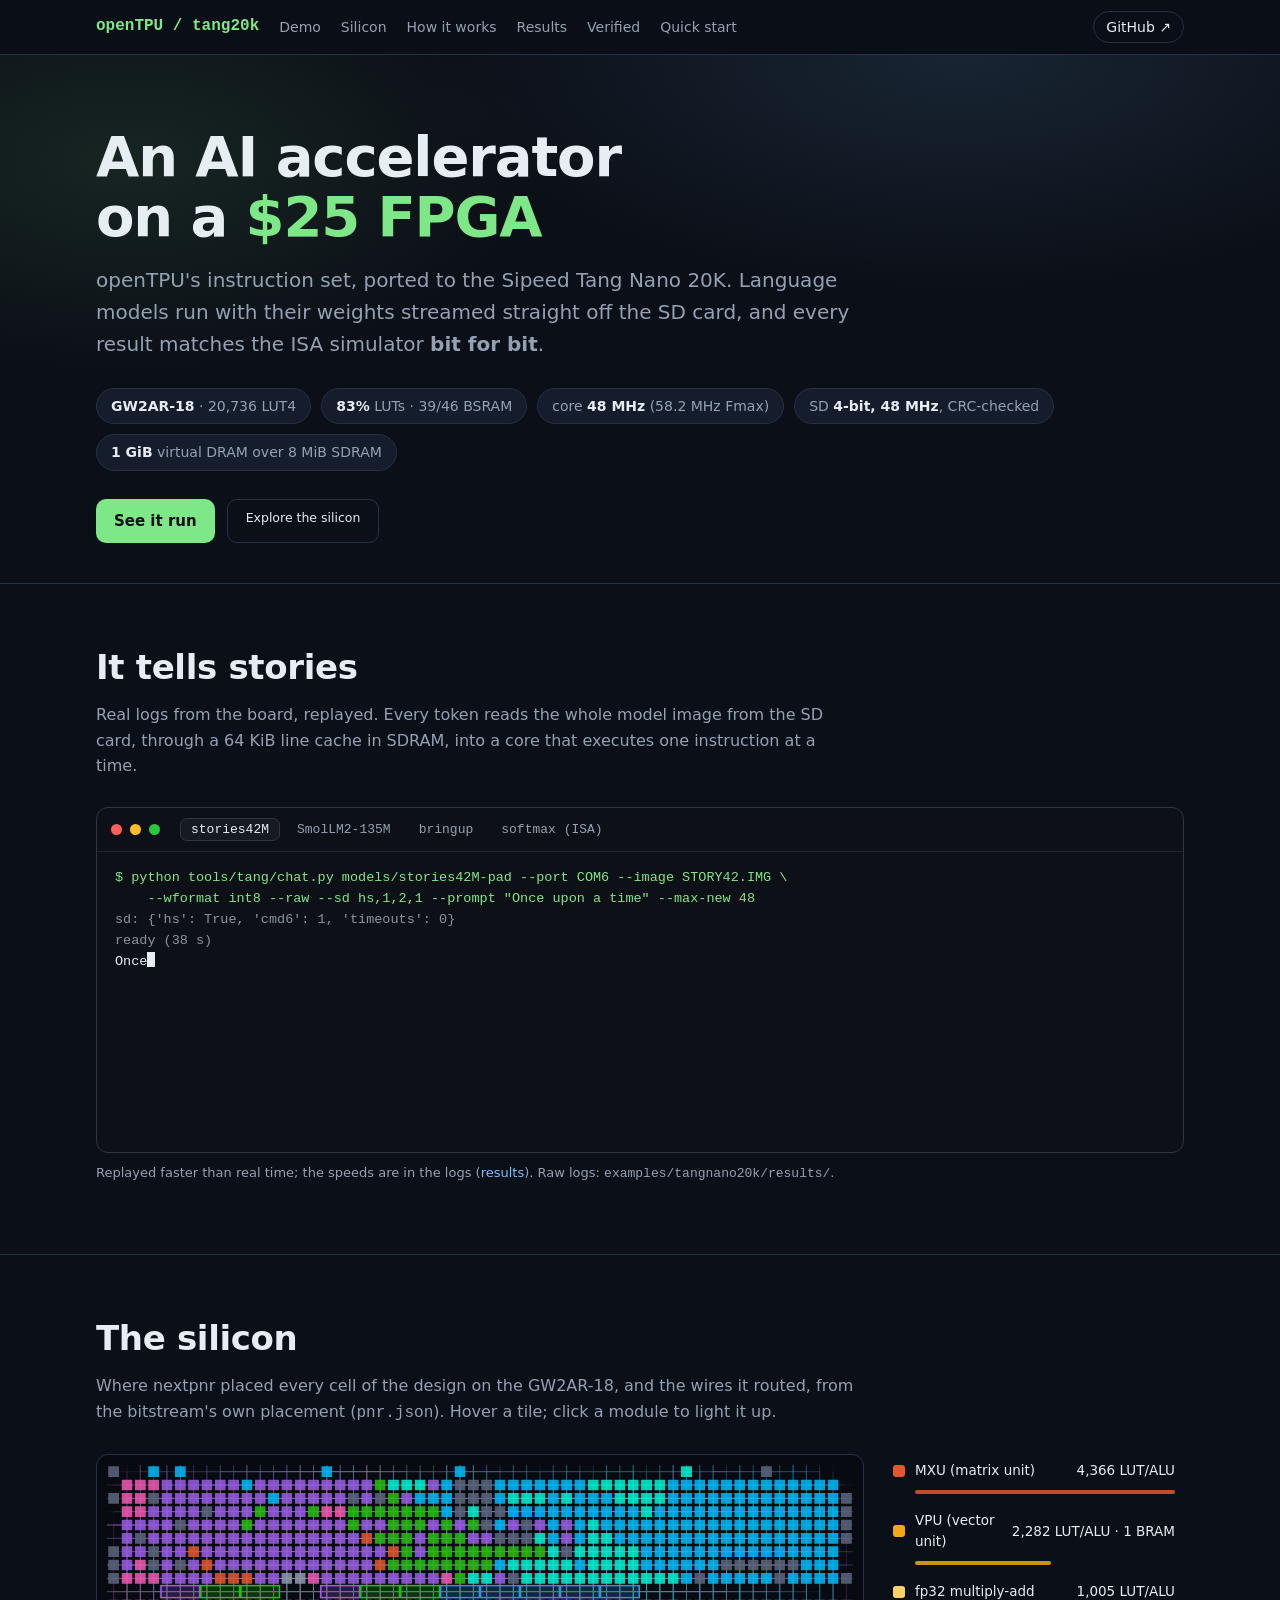
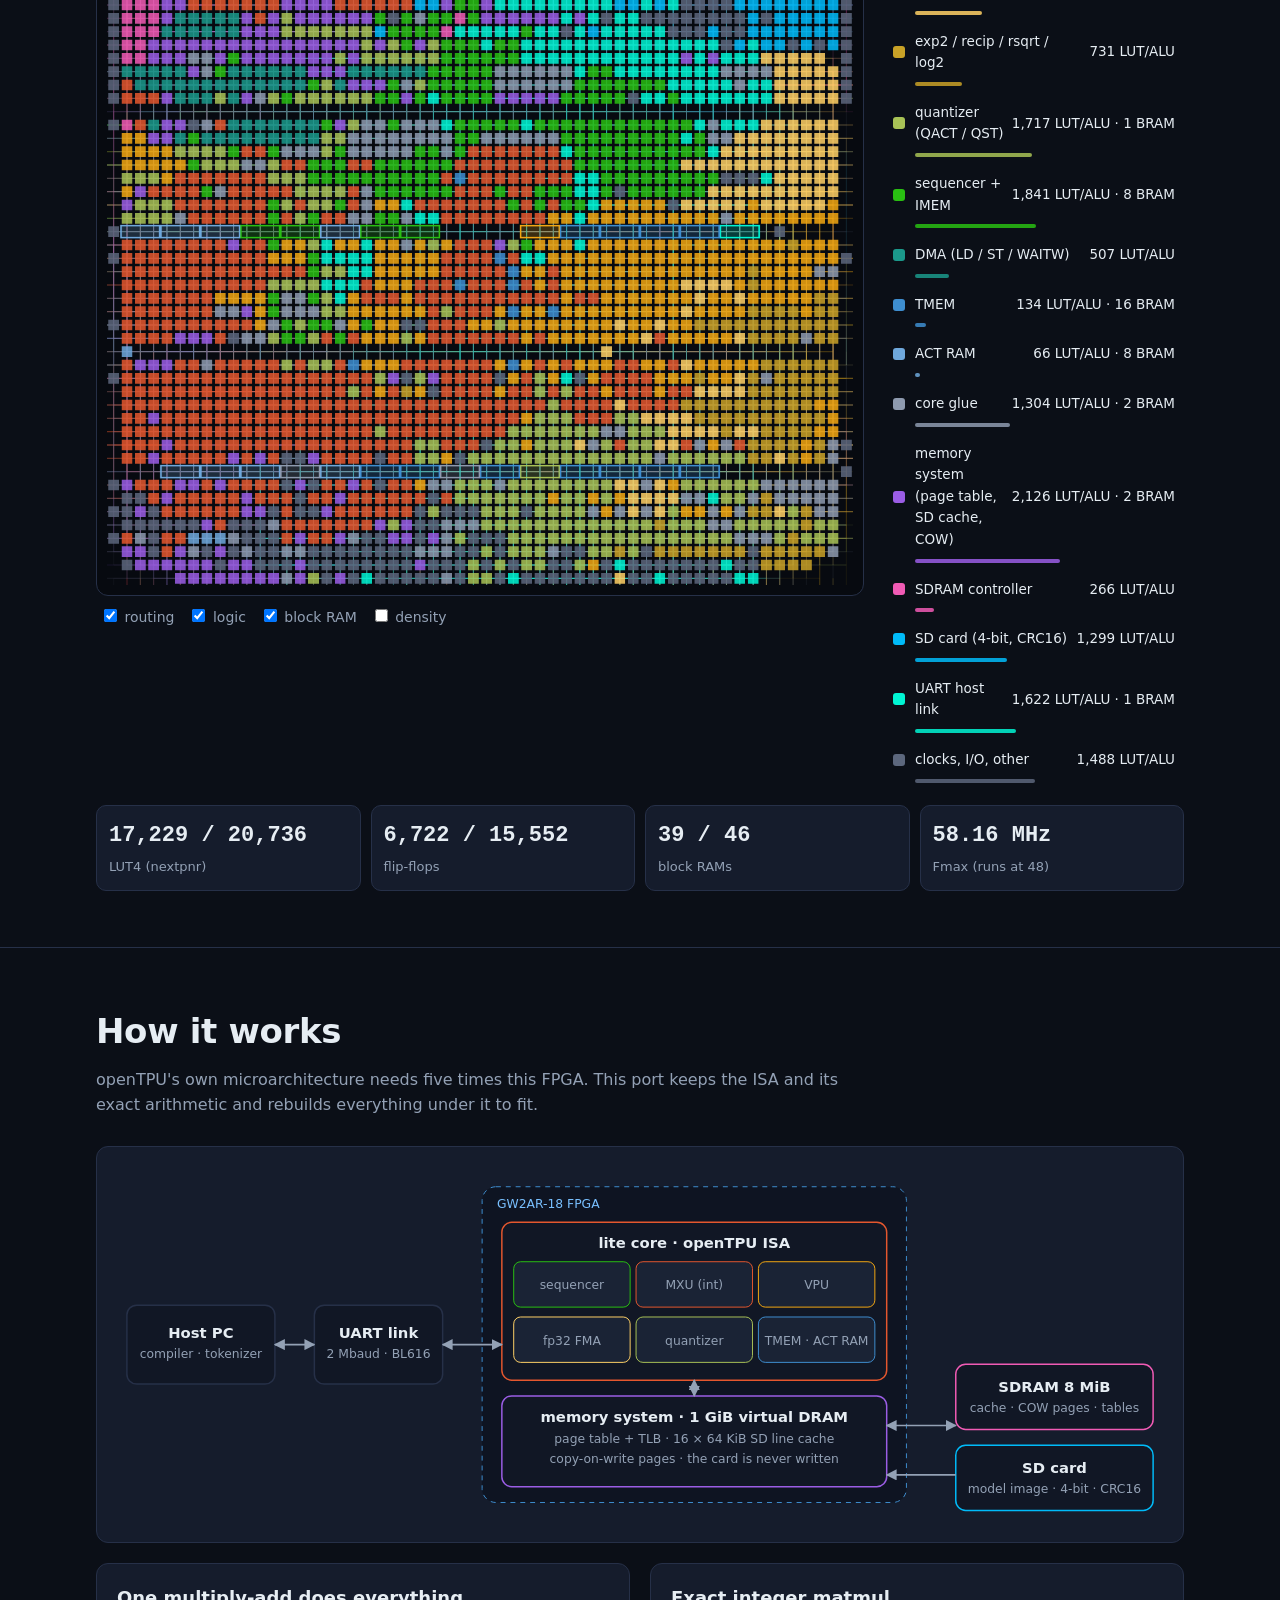
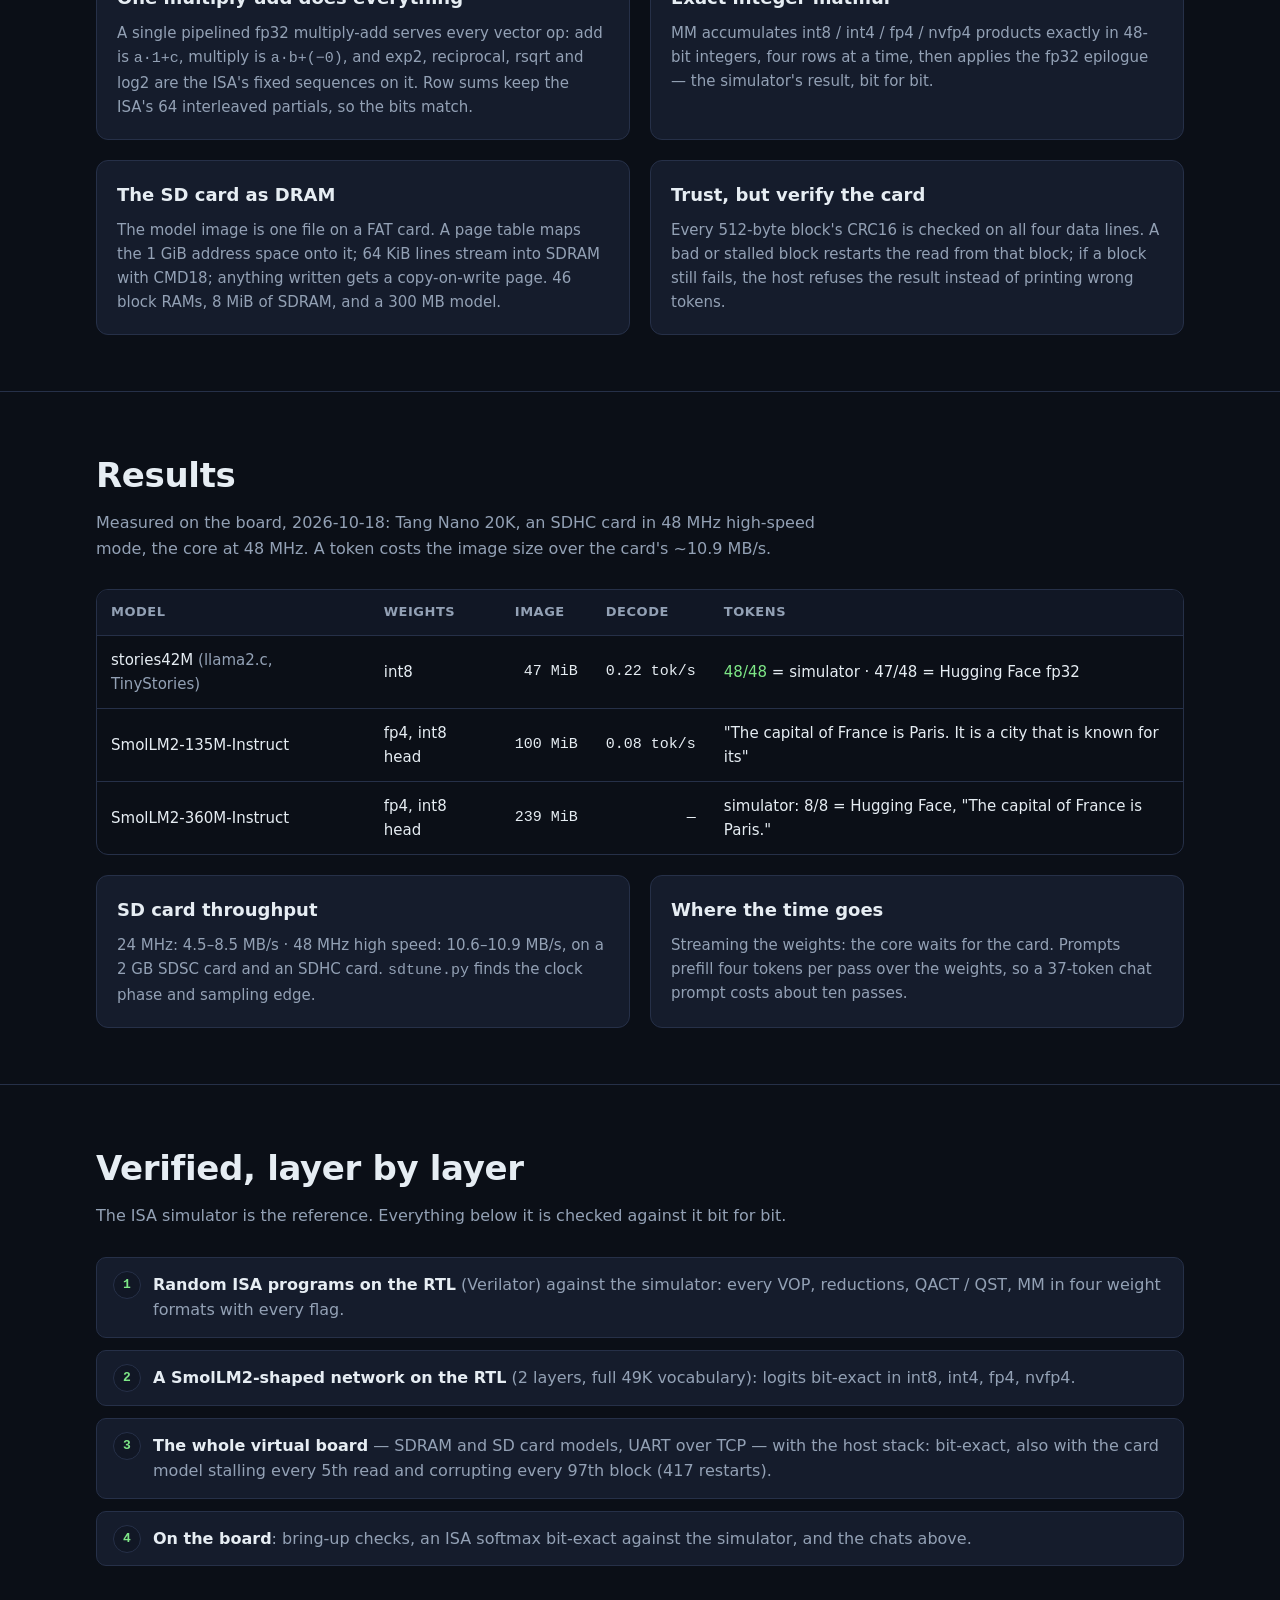
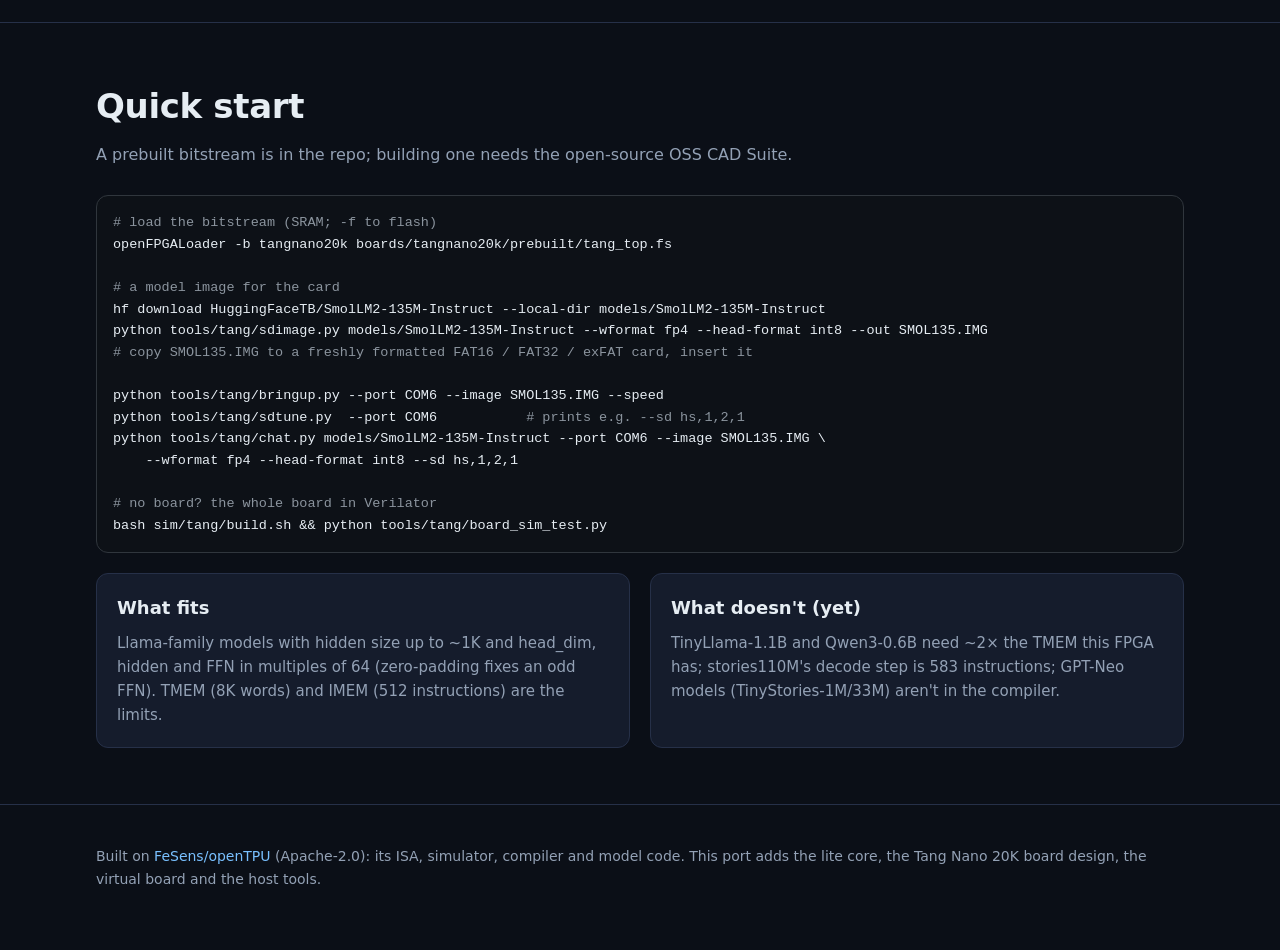
==== site/index.html @ bb5c7d84 "tangnano20k: SD high speed with CRC16 and read restarts, 1 GiB, more models, examples, site - SD: 48" ====
<!doctype html>
<html lang="en">
<head>
<meta charset="utf-8">
<meta name="viewport" content="width=device-width, initial-scale=1">
<title>openTPU on Tang Nano 20K</title>
<meta name="repo" content="https://github.com/YOUR_NAME/openTPU-tangnano20k">
<meta name="description" content="An open-source AI accelerator on a $25 FPGA: openTPU's ISA on the Sipeed Tang Nano 20K, language models streamed from the SD card, bit-exact with the simulator.">
<style>
  :root {
    --bg: #0b0f17; --bg2: #111725; --card: #151c2c; --line: #263048; --fg: #e6edf3; --dim: #93a1b5;
    --acc: #7ee787; --acc2: #79c0ff; --warn: #f3a712; --radius: 12px;
    --mono: ui-monospace, "SF Mono", Consolas, "Liberation Mono", monospace;
    --sans: system-ui, -apple-system, "Segoe UI", Roboto, sans-serif;
  }
  * { box-sizing: border-box; }
  html { scroll-behavior: smooth; }
  body { margin: 0; background: var(--bg); color: var(--fg); font: 16px/1.6 var(--sans); }
  a { color: var(--acc2); text-decoration: none; }
  a:hover { text-decoration: underline; }
  code, pre { font-family: var(--mono); }
  .wrap { max-width: 1120px; margin: 0 auto; padding: 0 16px; }
  nav { position: sticky; top: 0; z-index: 10; background: rgba(11,15,23,.85); backdrop-filter: blur(8px);
        border-bottom: 1px solid var(--line); }
  nav .wrap { display: flex; align-items: center; gap: 20px; height: 54px; overflow-x: auto; white-space: nowrap; }
  nav b { font-family: var(--mono); color: var(--acc); }
  nav a { color: var(--dim); font-size: 14px; }
  nav a:hover { color: var(--fg); text-decoration: none; }
  nav .gh { margin-left: auto; color: var(--fg); border: 1px solid var(--line); padding: 4px 12px; border-radius: 99px; }
  header { padding: 72px 0 40px; background:
           radial-gradient(900px 400px at 75% 0%, rgba(121,192,255,.12), transparent 60%),
           radial-gradient(700px 360px at 10% 20%, rgba(126,231,135,.10), transparent 60%); }
  h1 { font-size: clamp(32px, 6vw, 56px); line-height: 1.08; margin: 0 0 16px; letter-spacing: -.02em; }
  h1 span { color: var(--acc); }
  .lead { font-size: clamp(17px, 2.2vw, 20px); color: var(--dim); max-width: 760px; margin: 0 0 28px; }
  .chips { display: flex; flex-wrap: wrap; gap: 10px; margin-bottom: 28px; }
  .chip { border: 1px solid var(--line); background: var(--card); border-radius: 99px; padding: 6px 14px;
          font-size: 14px; color: var(--dim); }
  .chip b { color: var(--fg); }
  .btns { display: flex; gap: 12px; flex-wrap: wrap; }
  .btn { display: inline-block; padding: 10px 18px; border-radius: 10px; font-weight: 600; font-size: 15px; }
  .btn.p { background: var(--acc); color: #0b0f17; }
  .btn.s { border: 1px solid var(--line); color: var(--fg); }
  .btn:hover { text-decoration: none; filter: brightness(1.08); }
  section { padding: 56px 0; border-top: 1px solid var(--line); }
  h2 { font-size: clamp(24px, 3.4vw, 34px); margin: 0 0 8px; letter-spacing: -.01em; }
  .sub { color: var(--dim); margin: 0 0 28px; max-width: 760px; }
  .grid2 { display: grid; grid-template-columns: 1fr 1fr; gap: 20px; }
  @media (max-width: 860px) { .grid2 { grid-template-columns: 1fr; } }
  .card { background: var(--card); border: 1px solid var(--line); border-radius: var(--radius); padding: 20px; }
  .card h3 { margin: 0 0 8px; font-size: 18px; }
  .card p { margin: 0; color: var(--dim); font-size: 15px; }

  /* terminal */
  .term { background: #0d1117; border: 1px solid #30363d; border-radius: var(--radius); overflow: hidden; }
  .term .bar { display: flex; align-items: center; gap: 8px; padding: 10px 14px; border-bottom: 1px solid #21262d; }
  .dot { width: 11px; height: 11px; border-radius: 50%; }
  .tabs { margin-left: 12px; display: flex; gap: 6px; flex-wrap: wrap; }
  .tab { font: 13px var(--mono); color: var(--dim); background: none; border: 1px solid transparent;
         border-radius: 7px; padding: 3px 10px; cursor: pointer; }
  .tab.on { color: var(--fg); border-color: #30363d; background: #161b22; }
  .term pre { margin: 0; padding: 16px 18px; min-height: 300px; max-height: 460px; overflow: auto;
              font-size: 13.5px; line-height: 1.55; white-space: pre-wrap; word-break: break-word; }
  .t-cmd { color: #7ee787; } .t-dim { color: #8b949e; } .t-ok { color: #79c0ff; } .t-out { color: #e6edf3; }
  .cursor { display: inline-block; width: 8px; height: 15px; background: #e6edf3; vertical-align: -2px;
            animation: blink 1s steps(1) infinite; }
  @keyframes blink { 50% { opacity: 0; } }
  .note { font-size: 13px; color: var(--dim); margin-top: 10px; }

  /* silicon */
  .sil { display: grid; grid-template-columns: minmax(0, 1fr) 300px; gap: 20px; align-items: start; }
  @media (max-width: 960px) { .sil { grid-template-columns: 1fr; } }
  .chipview { position: relative; background: #070a10; border: 1px solid var(--line); border-radius: var(--radius);
              padding: 10px; }
  canvas { width: 100%; height: auto; display: block; image-rendering: auto; touch-action: none; }
  .tip { position: absolute; pointer-events: none; background: rgba(13,17,23,.95); border: 1px solid #30363d;
         border-radius: 8px; padding: 8px 10px; font: 12px/1.5 var(--mono); color: var(--fg); display: none;
         max-width: 260px; z-index: 2; }
  .ctrls { display: flex; flex-wrap: wrap; gap: 14px; margin: 10px 4px 2px; font-size: 14px; color: var(--dim); }
  .ctrls label { cursor: pointer; user-select: none; }
  .legend { display: flex; flex-direction: column; gap: 4px; }
  .lg { display: grid; grid-template-columns: 14px 1fr auto; align-items: center; gap: 8px; padding: 5px 8px;
        border-radius: 8px; cursor: pointer; font-size: 13.5px; border: 1px solid transparent; }
  .lg:hover, .lg.on { background: var(--bg2); border-color: var(--line); }
  .lg i { width: 12px; height: 12px; border-radius: 3px; }
  .lg span:last-child { color: var(--dim); font-family: var(--mono); font-size: 12px; }
  .bar2 { height: 4px; border-radius: 2px; grid-column: 2 / 4; opacity: .85; }
  .stats { display: grid; grid-template-columns: repeat(4, 1fr); gap: 10px; margin-top: 16px; }
  @media (max-width: 600px) { .stats { grid-template-columns: repeat(2, 1fr); } }
  .stat { background: var(--card); border: 1px solid var(--line); border-radius: 10px; padding: 12px; }
  .stat b { display: block; font-size: 22px; font-family: var(--mono); }
  .stat span { color: var(--dim); font-size: 13px; }

  /* tables */
  .tw { overflow-x: auto; border: 1px solid var(--line); border-radius: var(--radius); }
  table { border-collapse: collapse; width: 100%; font-size: 15px; min-width: 640px; }
  th, td { padding: 12px 14px; text-align: left; border-bottom: 1px solid var(--line); }
  th { color: var(--dim); font-weight: 600; font-size: 13px; text-transform: uppercase; letter-spacing: .04em;
       background: var(--bg2); }
  tr:last-child td { border-bottom: 0; }
  td.n { font-family: var(--mono); text-align: right; white-space: nowrap; }
  .ok { color: var(--acc); }
  pre.code { background: #0d1117; border: 1px solid #30363d; border-radius: var(--radius); padding: 16px;
             overflow-x: auto; font-size: 13.5px; line-height: 1.6; color: #e6edf3; }
  pre.code .c { color: #8b949e; }
  ol.steps { counter-reset: s; list-style: none; padding: 0; margin: 0; display: grid; gap: 12px; }
  ol.steps li { counter-increment: s; background: var(--card); border: 1px solid var(--line); border-radius: 10px;
                padding: 14px 16px 14px 56px; position: relative; color: var(--dim); }
  ol.steps li::before { content: counter(s); position: absolute; left: 16px; top: 13px; width: 26px; height: 26px;
                        border-radius: 50%; background: var(--bg2); border: 1px solid var(--line); color: var(--acc);
                        font: 600 13px/26px var(--mono); text-align: center; }
  ol.steps b { color: var(--fg); }
  .arch svg { width: 100%; height: auto; display: block; }
  footer { padding: 40px 0 60px; color: var(--dim); font-size: 14px; border-top: 1px solid var(--line); }
</style>
</head>
<body>
<nav><div class="wrap">
  <b>openTPU / tang20k</b>
  <a href="#demo">Demo</a><a href="#silicon">Silicon</a><a href="#how">How it works</a>
  <a href="#results">Results</a><a href="#verified">Verified</a><a href="#start">Quick start</a>
  <a class="gh" id="gh" href="#">GitHub ↗</a>
</div></nav>

<header><div class="wrap">
  <h1>An AI accelerator<br>on a <span>$25 FPGA</span></h1>
  <p class="lead">openTPU's instruction set, ported to the Sipeed Tang Nano 20K. Language models run with
    their weights streamed straight off the SD card, and every result matches the ISA simulator
    <b>bit for bit</b>.</p>
  <div class="chips">
    <span class="chip"><b>GW2AR-18</b> · 20,736 LUT4</span>
    <span class="chip"><b>83%</b> LUTs · 39/46 BSRAM</span>
    <span class="chip">core <b>48 MHz</b> (58.2 MHz Fmax)</span>
    <span class="chip">SD <b>4-bit, 48 MHz</b>, CRC-checked</span>
    <span class="chip"><b>1 GiB</b> virtual DRAM over 8 MiB SDRAM</span>
  </div>
  <div class="btns">
    <a class="btn p" href="#demo">See it run</a>
    <a class="btn s" href="#silicon">Explore the silicon</a>
  </div>
</div></header>

<section id="demo"><div class="wrap">
  <h2>It tells stories</h2>
  <p class="sub">Real logs from the board, replayed. Every token reads the whole model image from the SD card,
    through a 64 KiB line cache in SDRAM, into a core that executes one instruction at a time.</p>
  <div class="term">
    <div class="bar">
      <span class="dot" style="background:#ff5f56"></span><span class="dot" style="background:#ffbd2e"></span>
      <span class="dot" style="background:#27c93f"></span>
      <div class="tabs" id="tabs"></div>
    </div>
    <pre id="term"></pre>
  </div>
  <p class="note">Replayed faster than real time; the speeds are in the logs (<a href="#results">results</a>).
    Raw logs: <code>examples/tangnano20k/results/</code>.</p>
</div></section>

<section id="silicon"><div class="wrap">
  <h2>The silicon</h2>
  <p class="sub">Where nextpnr placed every cell of the design on the GW2AR-18, and the wires it routed, from the
    bitstream's own placement (<code>pnr.json</code>). Hover a tile; click a module to light it up.</p>
  <div class="sil">
    <div>
      <div class="chipview" id="chipview">
        <canvas id="cv" width="1120" height="1080" aria-label="Placed and routed FPGA floorplan"></canvas>
        <div class="tip" id="tip"></div>
      </div>
      <div class="ctrls">
        <label><input type="checkbox" id="c-route" checked> routing</label>
        <label><input type="checkbox" id="c-cells" checked> logic</label>
        <label><input type="checkbox" id="c-bram" checked> block RAM</label>
        <label><input type="checkbox" id="c-dens"> density</label>
      </div>
    </div>
    <div class="legend" id="legend"></div>
  </div>
  <div class="stats" id="stats"></div>
</div></section>

<section id="how"><div class="wrap">
  <h2>How it works</h2>
  <p class="sub">openTPU's own microarchitecture needs five times this FPGA. This port keeps the ISA and its exact
    arithmetic and rebuilds everything under it to fit.</p>
  <div class="card arch" style="margin-bottom:20px">
    <svg viewBox="0 0 1060 360" role="img" aria-label="Block diagram">
      <defs><marker id="ar" viewBox="0 0 10 10" refX="9" refY="5" markerWidth="7" markerHeight="7" orient="auto-start-reverse">
        <path d="M0 0L10 5L0 10z" fill="#93a1b5"/></marker></defs>
      <style>
        .bx{fill:#111725;stroke:#263048;stroke-width:1.5;rx:10}
        .t{fill:#e6edf3;font:600 15px system-ui,sans-serif}
        .s{fill:#93a1b5;font:12.5px system-ui,sans-serif}
        .ln{stroke:#93a1b5;stroke-width:1.6;fill:none}
      </style>
      <rect class="bx" x="10" y="140" width="150" height="80" rx="10"/>
      <text class="t" x="85" y="173" text-anchor="middle">Host PC</text>
      <text class="s" x="85" y="194" text-anchor="middle">compiler · tokenizer</text>
      <rect class="bx" x="200" y="140" width="130" height="80" rx="10"/>
      <text class="t" x="265" y="173" text-anchor="middle">UART link</text>
      <text class="s" x="265" y="194" text-anchor="middle">2 Mbaud · BL616</text>
      <rect x="370" y="20" width="430" height="320" rx="14" fill="#0e1422" stroke="#3e8ed0" stroke-dasharray="5 5"/>
      <text class="s" x="385" y="42" style="fill:#79c0ff">GW2AR-18 FPGA</text>
      <rect class="bx" x="390" y="56" width="390" height="160" rx="10" style="stroke:#e4572e"/>
      <text class="t" x="585" y="82" text-anchor="middle">lite core · openTPU ISA</text>
      <g class="s">
        <rect x="402" y="96" width="118" height="46" rx="7" fill="#1a2335" stroke="#29bf12"/><text x="461" y="124" text-anchor="middle">sequencer</text>
        <rect x="526" y="96" width="118" height="46" rx="7" fill="#1a2335" stroke="#e4572e"/><text x="585" y="124" text-anchor="middle">MXU (int)</text>
        <rect x="650" y="96" width="118" height="46" rx="7" fill="#1a2335" stroke="#f3a712"/><text x="709" y="124" text-anchor="middle">VPU</text>
        <rect x="402" y="152" width="118" height="46" rx="7" fill="#1a2335" stroke="#ffd166"/><text x="461" y="180" text-anchor="middle">fp32 FMA</text>
        <rect x="526" y="152" width="118" height="46" rx="7" fill="#1a2335" stroke="#a8c256"/><text x="585" y="180" text-anchor="middle">quantizer</text>
        <rect x="650" y="152" width="118" height="46" rx="7" fill="#1a2335" stroke="#3e8ed0"/><text x="709" y="180" text-anchor="middle">TMEM · ACT RAM</text>
      </g>
      <rect class="bx" x="390" y="232" width="390" height="92" rx="10" style="stroke:#9b5de5"/>
      <text class="t" x="585" y="258" text-anchor="middle">memory system · 1 GiB virtual DRAM</text>
      <text class="s" x="585" y="280" text-anchor="middle">page table + TLB · 16 × 64 KiB SD line cache</text>
      <text class="s" x="585" y="300" text-anchor="middle">copy-on-write pages · the card is never written</text>
      <rect class="bx" x="850" y="200" width="200" height="66" rx="10" style="stroke:#f15bb5"/>
      <text class="t" x="950" y="228" text-anchor="middle">SDRAM 8 MiB</text>
      <text class="s" x="950" y="248" text-anchor="middle">cache · COW pages · tables</text>
      <rect class="bx" x="850" y="282" width="200" height="66" rx="10" style="stroke:#00bbf9"/>
      <text class="t" x="950" y="310" text-anchor="middle">SD card</text>
      <text class="s" x="950" y="330" text-anchor="middle">model image · 4-bit · CRC16</text>
      <path class="ln" d="M160 180H200" marker-start="url(#ar)" marker-end="url(#ar)"/>
      <path class="ln" d="M330 180H390" marker-start="url(#ar)" marker-end="url(#ar)"/>
      <path class="ln" d="M585 216V232" marker-start="url(#ar)" marker-end="url(#ar)"/>
      <path class="ln" d="M780 262H850" marker-start="url(#ar)" marker-end="url(#ar)"/>
      <path class="ln" d="M850 312H780" marker-end="url(#ar)"/>
    </svg>
  </div>
  <div class="grid2">
    <div class="card"><h3>One multiply-add does everything</h3><p>A single pipelined fp32 multiply-add serves every
      vector op: add is <code>a·1+c</code>, multiply is <code>a·b+(−0)</code>, and exp2, reciprocal, rsqrt and log2 are the
      ISA's fixed sequences on it. Row sums keep the ISA's 64 interleaved partials, so the bits match.</p></div>
    <div class="card"><h3>Exact integer matmul</h3><p>MM accumulates int8 / int4 / fp4 / nvfp4 products exactly in
      48-bit integers, four rows at a time, then applies the fp32 epilogue — the simulator's result, bit for bit.</p></div>
    <div class="card"><h3>The SD card as DRAM</h3><p>The model image is one file on a FAT card. A page table maps the
      1 GiB address space onto it; 64 KiB lines stream into SDRAM with CMD18; anything written gets a copy-on-write
      page. 46 block RAMs, 8 MiB of SDRAM, and a 300 MB model.</p></div>
    <div class="card"><h3>Trust, but verify the card</h3><p>Every 512-byte block's CRC16 is checked on all four data
      lines. A bad or stalled block restarts the read from that block; if a block still fails, the host refuses the
      result instead of printing wrong tokens.</p></div>
  </div>
</div></section>

<section id="results"><div class="wrap">
  <h2>Results</h2>
  <p class="sub">Measured on the board, 2026-10-18: Tang Nano 20K, an SDHC card in 48 MHz high-speed mode, the core at
    48 MHz. A token costs the image size over the card's ~10.9 MB/s.</p>
  <div class="tw"><table>
    <thead><tr><th>Model</th><th>Weights</th><th>Image</th><th>Decode</th><th>Tokens</th></tr></thead>
    <tbody>
      <tr><td>stories42M <span style="color:var(--dim)">(llama2.c, TinyStories)</span></td><td>int8</td><td class="n">47 MiB</td>
          <td class="n">0.22 tok/s</td><td><span class="ok">48/48</span> = simulator · 47/48 = Hugging Face fp32</td></tr>
      <tr><td>SmolLM2-135M-Instruct</td><td>fp4, int8 head</td><td class="n">100 MiB</td><td class="n">0.08 tok/s</td>
          <td>"The capital of France is Paris. It is a city that is known for its"</td></tr>
      <tr><td>SmolLM2-360M-Instruct</td><td>fp4, int8 head</td><td class="n">239 MiB</td><td class="n" id="r360">—</td>
          <td>simulator: 8/8 = Hugging Face, "The capital of France is Paris."</td></tr>
    </tbody>
  </table></div>
  <div class="grid2" style="margin-top:20px">
    <div class="card"><h3>SD card throughput</h3><p>24 MHz: 4.5–8.5 MB/s · 48 MHz high speed: 10.6–10.9 MB/s, on a 2 GB
      SDSC card and an SDHC card. <code>sdtune.py</code> finds the clock phase and sampling edge.</p></div>
    <div class="card"><h3>Where the time goes</h3><p>Streaming the weights: the core waits for the card. Prompts prefill
      four tokens per pass over the weights, so a 37-token chat prompt costs about ten passes.</p></div>
  </div>
</div></section>

<section id="verified"><div class="wrap">
  <h2>Verified, layer by layer</h2>
  <p class="sub">The ISA simulator is the reference. Everything below it is checked against it bit for bit.</p>
  <ol class="steps">
    <li><b>Random ISA programs on the RTL</b> (Verilator) against the simulator: every VOP, reductions, QACT / QST, MM in
      four weight formats with every flag.</li>
    <li><b>A SmolLM2-shaped network on the RTL</b> (2 layers, full 49K vocabulary): logits bit-exact in int8, int4, fp4,
      nvfp4.</li>
    <li><b>The whole virtual board</b> — SDRAM and SD card models, UART over TCP — with the host stack: bit-exact, also
      with the card model stalling every 5th read and corrupting every 97th block (417 restarts).</li>
    <li><b>On the board</b>: bring-up checks, an ISA softmax bit-exact against the simulator, and the chats above.</li>
  </ol>
</div></section>

<section id="start"><div class="wrap">
  <h2>Quick start</h2>
  <p class="sub">A prebuilt bitstream is in the repo; building one needs the open-source OSS CAD Suite.</p>
<pre class="code"><span class="c"># load the bitstream (SRAM; -f to flash)</span>
openFPGALoader -b tangnano20k boards/tangnano20k/prebuilt/tang_top.fs

<span class="c"># a model image for the card</span>
hf download HuggingFaceTB/SmolLM2-135M-Instruct --local-dir models/SmolLM2-135M-Instruct
python tools/tang/sdimage.py models/SmolLM2-135M-Instruct --wformat fp4 --head-format int8 --out SMOL135.IMG
<span class="c"># copy SMOL135.IMG to a freshly formatted FAT16 / FAT32 / exFAT card, insert it</span>

python tools/tang/bringup.py --port COM6 --image SMOL135.IMG --speed
python tools/tang/sdtune.py  --port COM6           <span class="c"># prints e.g. --sd hs,1,2,1</span>
python tools/tang/chat.py models/SmolLM2-135M-Instruct --port COM6 --image SMOL135.IMG \
    --wformat fp4 --head-format int8 --sd hs,1,2,1

<span class="c"># no board? the whole board in Verilator</span>
bash sim/tang/build.sh &amp;&amp; python tools/tang/board_sim_test.py</pre>
  <div class="grid2" style="margin-top:20px">
    <div class="card"><h3>What fits</h3><p>Llama-family models with hidden size up to ~1K and head_dim, hidden and FFN in
      multiples of 64 (zero-padding fixes an odd FFN). TMEM (8K words) and IMEM (512 instructions) are the limits.</p></div>
    <div class="card"><h3>What doesn't (yet)</h3><p>TinyLlama-1.1B and Qwen3-0.6B need ~2× the TMEM this FPGA has;
      stories110M's decode step is 583 instructions; GPT-Neo models (TinyStories-1M/33M) aren't in the compiler.</p></div>
  </div>
</div></section>

<footer><div class="wrap">
  Built on <a href="https://github.com/FeSens/openTPU">FeSens/openTPU</a> (Apache-2.0): its ISA, simulator, compiler and
  model code. This port adds the lite core, the Tang Nano 20K board design, the virtual board and the host tools.
</div></footer>

<script>
// --- set this to the repository's URL --------------------------------------------------------------
const REPO = document.querySelector('meta[name="repo"]')?.content || "https://github.com/";
document.getElementById("gh").href = REPO;

// --- terminal replay (the board's own logs) -------------------------------------------------------
const LOGS = {
  "stories42M": [
    ["$ python tools/tang/chat.py models/stories42M-pad --port COM6 --image STORY42.IMG \\\n    --wformat int8 --raw --sd hs,1,2,1 --prompt \"Once upon a time\" --max-new 48", "cmd"],
    ["sd: {'hs': True, 'cmd6': 1, 'timeouts': 0}\nready (38 s)", "dim"],
    ["@Once upon a time, there was a little girl named Lily. She loved to play outside in the sunshine. One day, she saw a big, yellow flower in the garden. It was a sunflower! Lily thought it was so", "stream"],
    ["\n[5 prompt tokens 27.4 s, 48 tokens 213.5 s = 0.22 tok/s]", "dim"],
  ],
  "SmolLM2-135M": [
    ["$ python tools/tang/chat.py models/SmolLM2-135M-Instruct --port COM6 --image SMOL135.IMG \\\n    --wformat fp4 --head-format int8 --sd hs,1,2,1 --prompt \"What is the capital of France?\"", "cmd"],
    ["sd: {'hs': True, 'cmd6': 1, 'timeouts': 0}\nready (110 s)", "dim"],
    ["@The capital of France is Paris. It is a city that is known for its", "stream"],
    ["\n[37 prompt tokens 189.1 s, 16 tokens 192.9 s = 0.08 tok/s]", "dim"],
  ],
  "bringup": [
    ["$ python tools/tang/bringup.py --port COM6 --image STORY42.IMG --speed --sd hs,1,2,1", "cmd"],
    ["[1] board: build 24f03996, hash fbf57956 (host fbf57956), CAPS e3000000, 48000 kHz", "out"],
    ["[2] SD card ready\n    bus: {'hs': True, 'cmd6': 1, 'timeouts': 0}\n    card: SDHC True\n    STORY42.IMG: block 727808, 47.0 MiB", "out"],
    ["[3] SDRAM: 1 MiB written (43 kB/s) and read (76 kB/s): 0 words wrong, 256 COW pages", "ok"],
    ["[4] card: 32 line fills in 0.19 s = 10.9 MB/s; reads restarted so far 36, blocks lost 0", "out"],
    ["[5] core: 7393 cycles, 6 instructions, exp2 + rsum bit-exact", "ok"],
  ],
  "softmax (ISA)": [
    ["$ python examples/tangnano20k/softmax_isa.py --port COM6", "cmd"],
    ["board: 8890 cycles (185 us), 8 instructions", "out"],
    ["board vs ISA simulator: bit-exact", "ok"],
    ["board vs numpy: max |error| 5.96e-08, sum 1.000000\nfirst values: [0.00105 0.00048 0.00492 0.00099 0.00014 0.00213]", "out"],
  ],
};
const term = document.getElementById("term"), tabs = document.getElementById("tabs");
let run = 0;
function esc(s) { return s.replace(/[&<>]/g, c => ({ "&": "&amp;", "<": "&lt;", ">": "&gt;" })[c]); }
const sleep = ms => new Promise(r => setTimeout(r, ms));
async function play(name) {
  const me = ++run;
  [...tabs.children].forEach(b => b.classList.toggle("on", b.dataset.k === name));
  let html = "";
  const show = (tail = "") => { term.innerHTML = html + tail + '<span class="cursor"></span>'; term.scrollTop = term.scrollHeight; };
  for (const [text, kind] of LOGS[name]) {
    if (me !== run) return;
    if (kind === "cmd") {
      for (let i = 0; i <= text.length; i += 2) {
        if (me !== run) return;
        show('<span class="t-cmd">' + esc(text.slice(0, i)) + "</span>");
        await sleep(12);
      }
      html += '<span class="t-cmd">' + esc(text) + "</span>\n"; await sleep(500);
    } else if (kind === "stream") {
      const words = text.slice(1).split(/(?=[ ,.!])/);
      let s = "";
      for (const w of words) {
        if (me !== run) return;
        s += w; show('<span class="t-out">' + esc(s) + "</span>"); await sleep(90);
      }
      html += '<span class="t-out">' + esc(s) + "</span>";
    } else {
      html += '<span class="t-' + kind + '">' + esc(text) + "</span>\n"; show(); await sleep(420);
    }
  }
  show();
}
Object.keys(LOGS).forEach(k => {
  const b = document.createElement("button"); b.className = "tab"; b.textContent = k; b.dataset.k = k;
  b.onclick = () => play(k); tabs.appendChild(b);
});
const io = new IntersectionObserver(e => { if (e[0].isIntersecting) { play("stories42M"); io.disconnect(); } });
io.observe(term);

// --- silicon viewer -------------------------------------------------------------------------------
const cv = document.getElementById("cv"), ctx = cv.getContext("2d"), tip = document.getElementById("tip");
let D = null, focus = -1, tileAt = new Map();
const opt = id => document.getElementById(id).checked;
function hexA(h, a) { const n = parseInt(h.slice(1), 16); return `rgba(${n >> 16},${(n >> 8) & 255},${n & 255},${a})`; }
function draw() {
  if (!D) return;
  const S = cv.width / D.w;
  cv.height = Math.round(S * D.h);
  ctx.fillStyle = "#070a10"; ctx.fillRect(0, 0, cv.width, cv.height);
  if (opt("c-route")) {
    ctx.lineWidth = Math.max(.6, S * .05);
    for (const [g, x0, y0, x1, y1, n] of D.segs) {
      const on = focus < 0 || focus === g;
      ctx.strokeStyle = hexA(D.groups[g].color, on ? Math.min(.55, .10 + n * .05) : .025);
      ctx.beginPath(); ctx.moveTo((x0 + .5) * S, (y0 + .5) * S); ctx.lineTo((x1 + .5) * S, (y1 + .5) * S); ctx.stroke();
    }
  }
  if (opt("c-cells")) {
    for (const [x, y, cnt] of D.tiles) {
      let g = cnt[0][0], m = 0, tot = 0;
      for (const [gg, n] of cnt) { tot += n; if (n > m) { m = n; g = gg; } }
      let a = opt("c-dens") ? Math.min(1, .15 + tot / 28) : .85;
      if (focus >= 0) {
        const f = cnt.find(e => e[0] === focus);
        if (!f) { a = .06; } else { g = focus; a = Math.min(1, .35 + f[1] / 20); }
      }
      ctx.fillStyle = hexA(D.groups[g].color, a);
      ctx.fillRect(x * S + S * .1, y * S + S * .1, S * .8, S * .8);
    }
  }
  if (opt("c-bram")) {
    ctx.lineWidth = Math.max(1.2, S * .12);
    for (const [x, y, g] of D.bsram) {
      const on = focus < 0 || focus === g;
      ctx.strokeStyle = hexA(D.groups[g].color, on ? 1 : .15);
      ctx.fillStyle = hexA(D.groups[g].color, on ? .22 : .03);
      ctx.fillRect(x * S + 1, y * S + 1, 3 * S - 2, S - 2);
      ctx.strokeRect(x * S + 1, y * S + 1, 3 * S - 2, S - 2);
    }
  }
}
function legend() {
  const L = document.getElementById("legend"); L.innerHTML = "";
  const tot = g => Object.entries(g.cells).filter(([k]) => k !== "IO" && k !== "other").reduce((s, [, v]) => s + v, 0);
  const maxT = Math.max(...D.groups.map(tot));
  D.groups.forEach((g, i) => {
    if (!tot(g)) return;
    const c = g.cells, d = document.createElement("div");
    d.className = "lg" + (focus === i ? " on" : "");
    d.innerHTML = `<i style="background:${g.color}"></i><span>${g.label}</span><span>${((c.LUT || 0) + (c.ALU || 0)).toLocaleString()} LUT/ALU${c.BSRAM ? " · " + c.BSRAM + " BRAM" : ""}</span>` +
                  `<div class="bar2" style="background:${g.color};width:${100 * tot(g) / maxT}%"></div>`;
    d.onmouseenter = () => { focus = i; draw(); };
    d.onmouseleave = () => { if (!d.dataset.pin) { focus = -1; draw(); } };
    d.onclick = () => { const pin = !d.dataset.pin; [...L.children].forEach(e => { delete e.dataset.pin; e.classList.remove("on"); });
                        if (pin) { d.dataset.pin = 1; d.classList.add("on"); focus = i; } else focus = -1; draw(); };
    L.appendChild(d);
  });
  const U = D.util || {}, u = k => U[k] ? `${U[k][0].toLocaleString()} / ${U[k][1].toLocaleString()}` : "?";
  document.getElementById("stats").innerHTML = [
    [u("LUT4"), "LUT4 (nextpnr)"], [u("DFF"), "flip-flops"],
    [u("BSRAM"), "block RAMs"], [(U.fmax_mhz || "?") + " MHz", "Fmax (runs at 48)"],
  ].map(([b, s]) => `<div class="stat"><b>${typeof b === "number" ? b.toLocaleString() : b}</b><span>${s}</span></div>`).join("");
}
cv.addEventListener("mousemove", ev => {
  if (!D) return;
  const r = cv.getBoundingClientRect(), x = Math.floor((ev.clientX - r.left) / r.width * D.w),
        y = Math.floor((ev.clientY - r.top) / r.height * D.h), t = tileAt.get(x + "," + y);
  const b = D.bsram.find(([bx, by]) => by === y && x >= bx && x < bx + 3);
  if (!t && !b) { tip.style.display = "none"; return; }
  let h = `<b>X${x}Y${y}</b><br>`;
  if (b) h += `block RAM · ${D.groups[b[2]].label}<br>`;
  if (t) h += t.sort((p, q) => q[1] - p[1]).map(([g, n]) => `<span style="color:${D.groups[g].color}">■</span> ${n} · ${D.groups[g].label}`).join("<br>");
  tip.innerHTML = h; tip.style.display = "block";
  const pr = cv.parentElement.getBoundingClientRect();
  tip.style.left = Math.min(ev.clientX - pr.left + 14, pr.width - 270) + "px";
  tip.style.top = (ev.clientY - pr.top + 14) + "px";
});
cv.addEventListener("mouseleave", () => tip.style.display = "none");
["c-route", "c-cells", "c-bram", "c-dens"].forEach(id => document.getElementById(id).onchange = draw);
fetch("data/silicon.json").then(r => r.json()).then(d => {
  D = d; for (const [x, y, c] of d.tiles) tileAt.set(x + "," + y, c.slice());
  legend(); draw();
}).catch(() => {
  ctx.fillStyle = "#93a1b5"; ctx.font = "16px system-ui"; ctx.fillText("data/silicon.json did not load (open the site over http)", 24, 40);
});
</script>
</body>
</html>
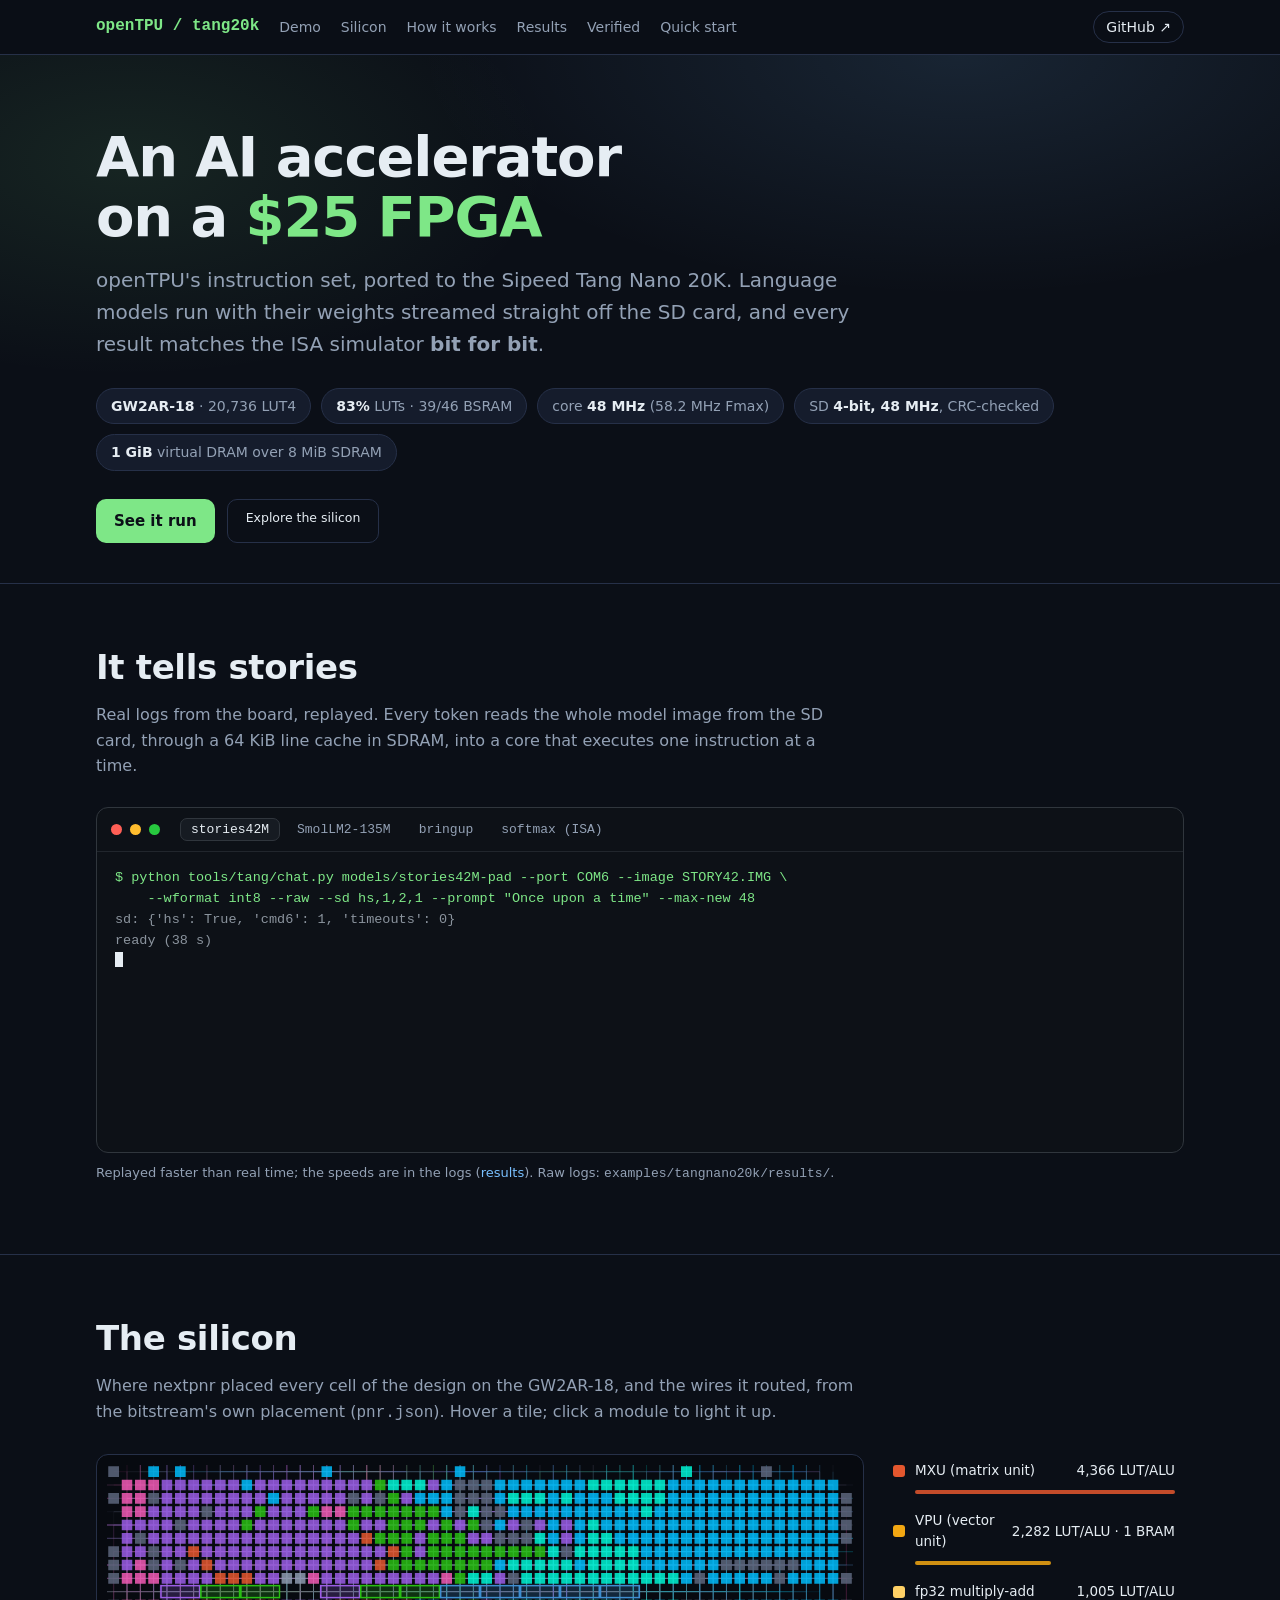
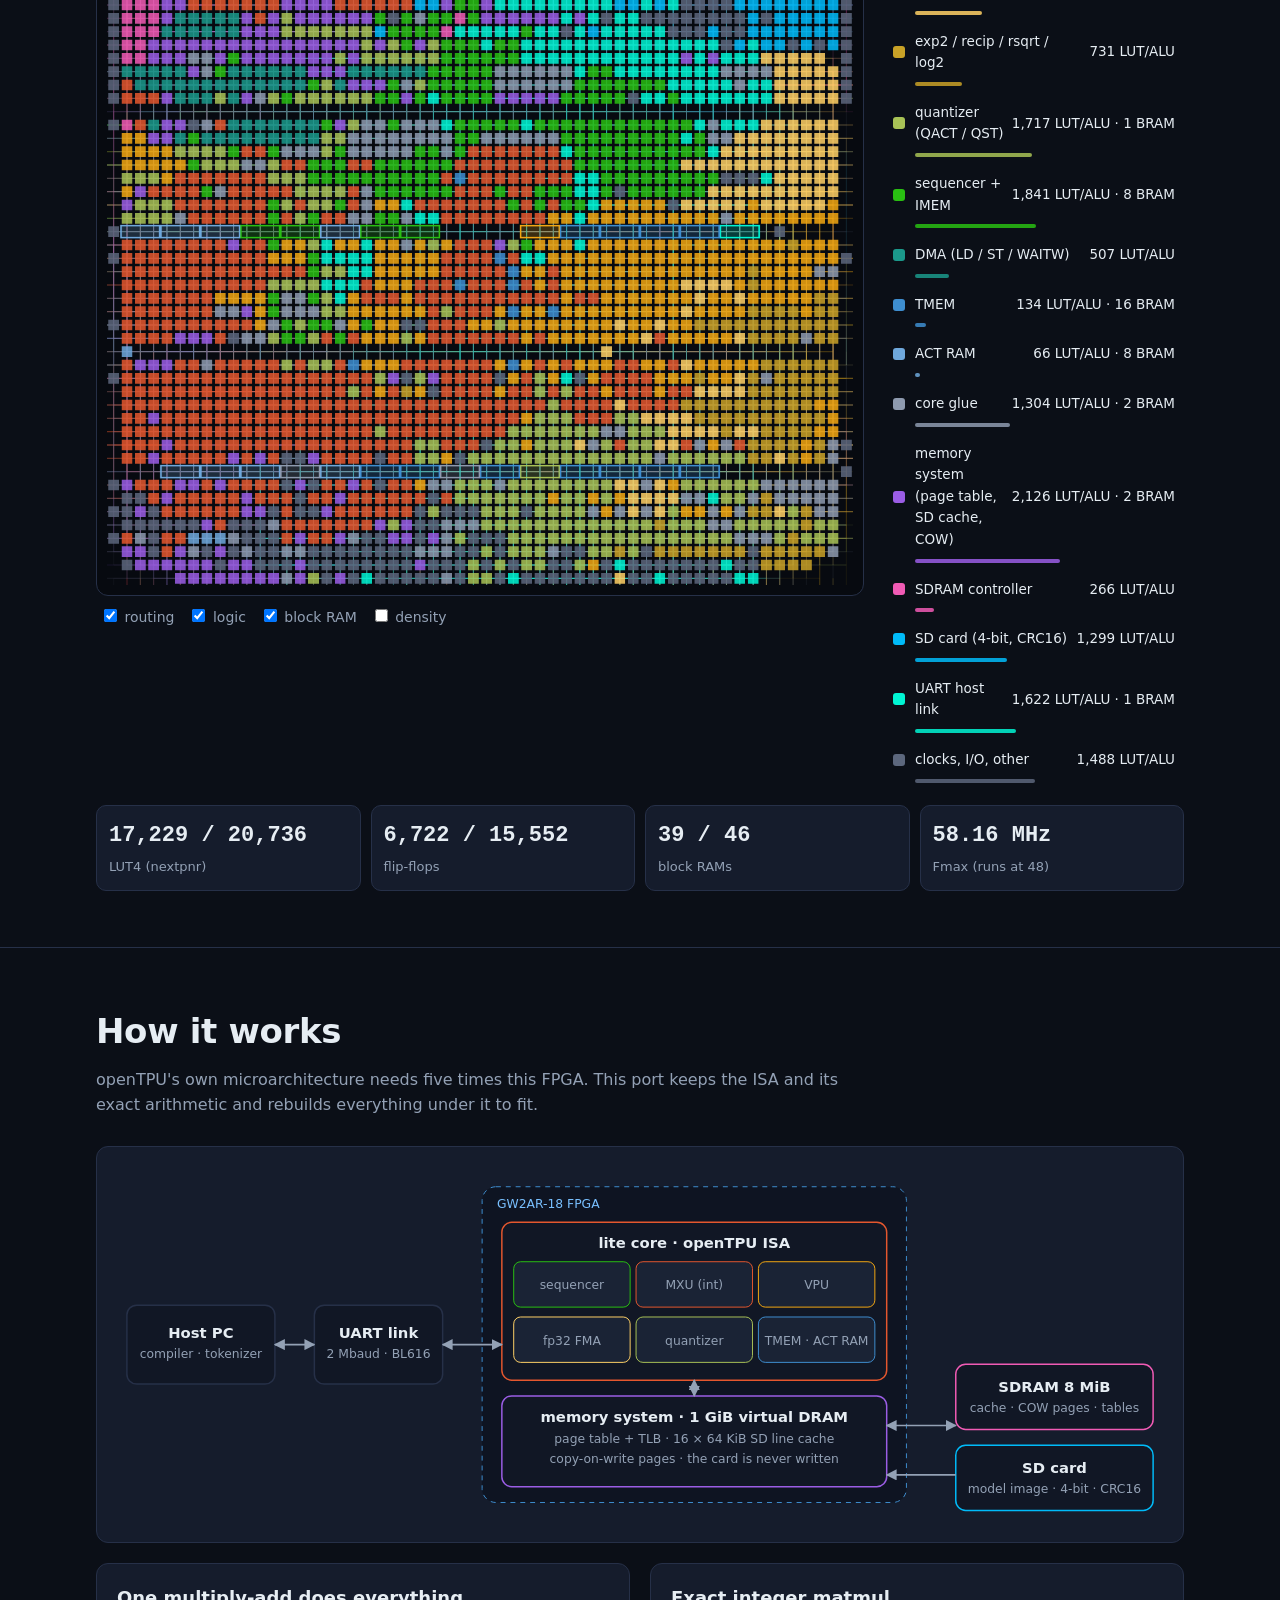
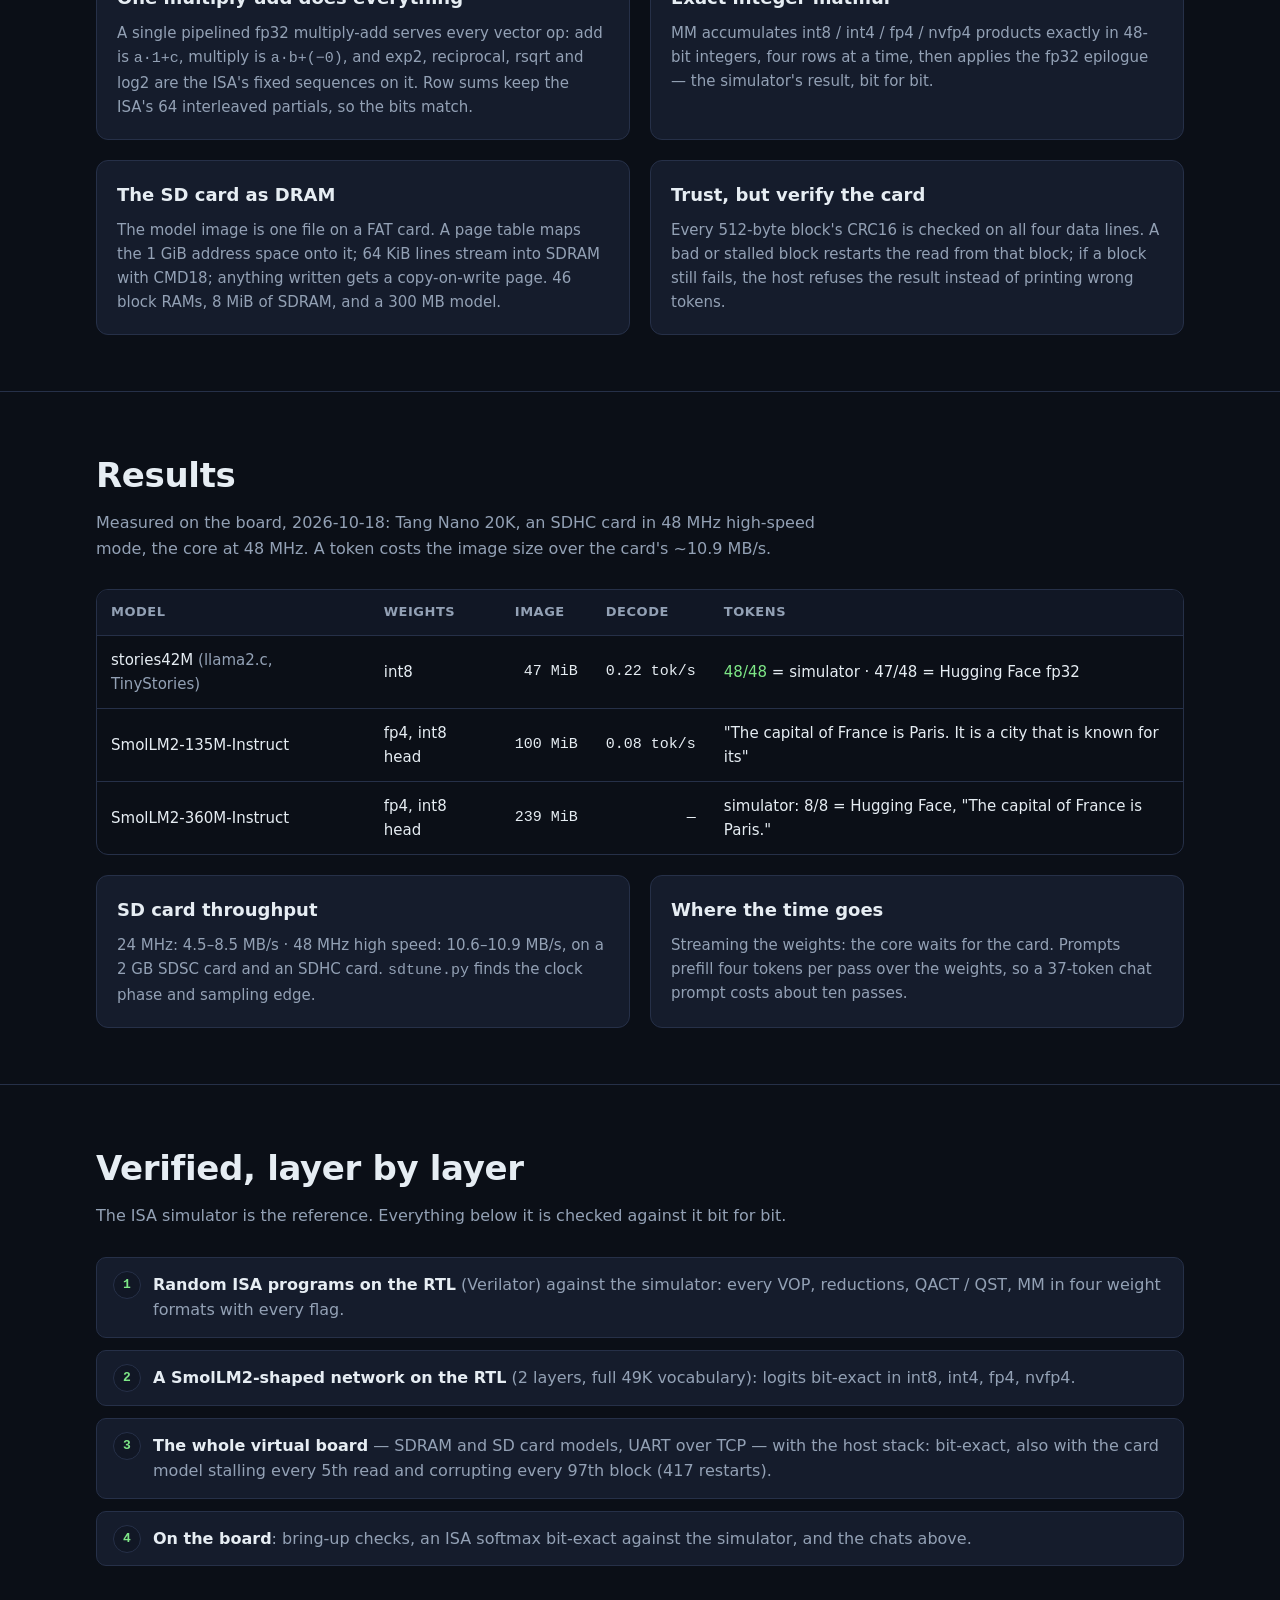
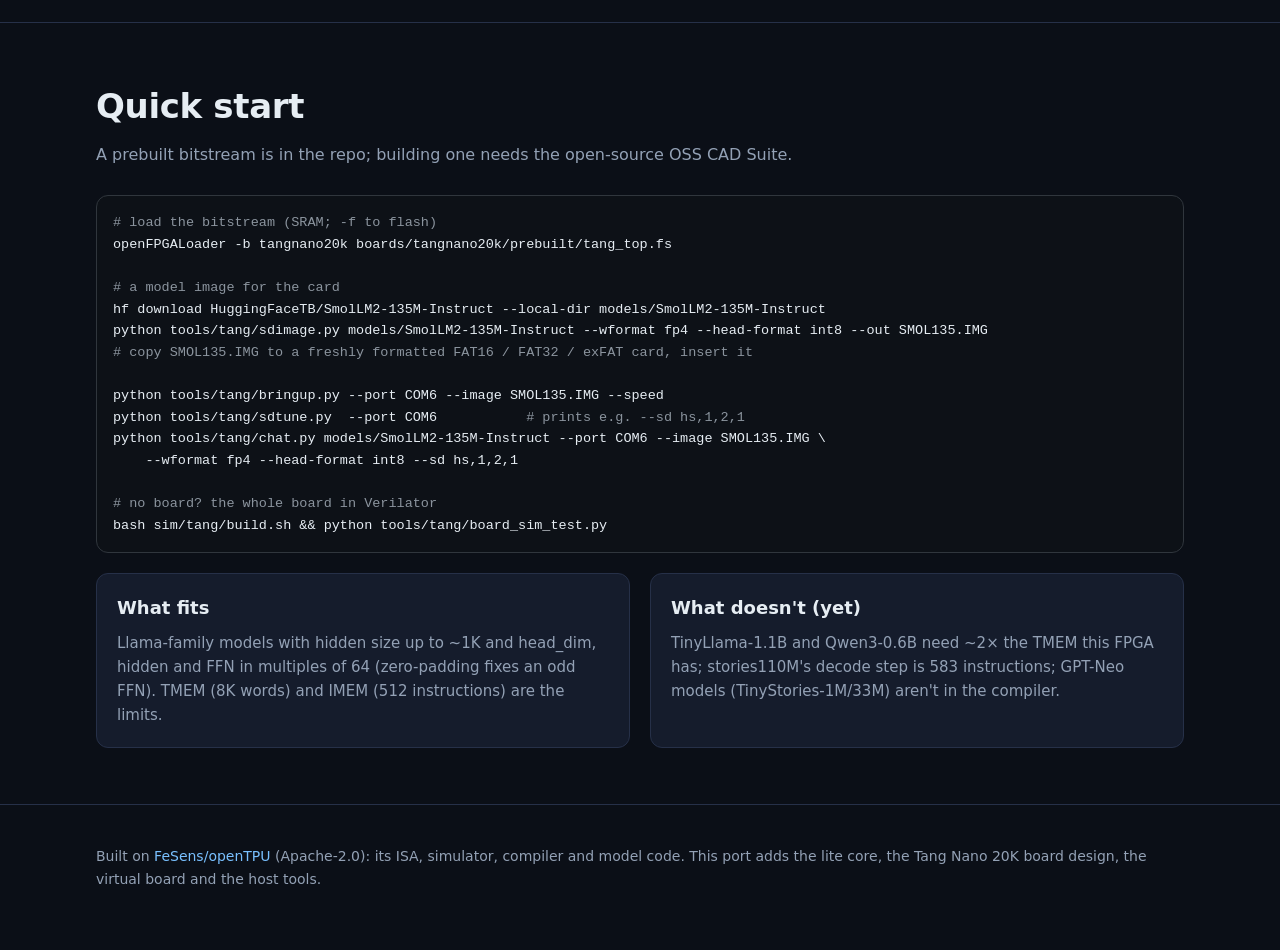
==== commit b0d79cb3: "site: the repository's URL Co-Authored-By: Claude Opus 5.5 <noreply@anthropic.com>" ====
--- a/site/index.html
+++ b/site/index.html
@@ -4,7 +4,7 @@
 <meta charset="utf-8">
 <meta name="viewport" content="width=device-width, initial-scale=1">
 <title>openTPU on Tang Nano 20K</title>
-<meta name="repo" content="https://github.com/YOUR_NAME/openTPU-tangnano20k">
+<meta name="repo" content="https://github.com/LakoMoor/openTPU-tangnano20k">
 <meta name="description" content="An open-source AI accelerator on a $25 FPGA: openTPU's ISA on the Sipeed Tang Nano 20K, language models streamed from the SD card, bit-exact with the simulator.">
 <style>
   :root {
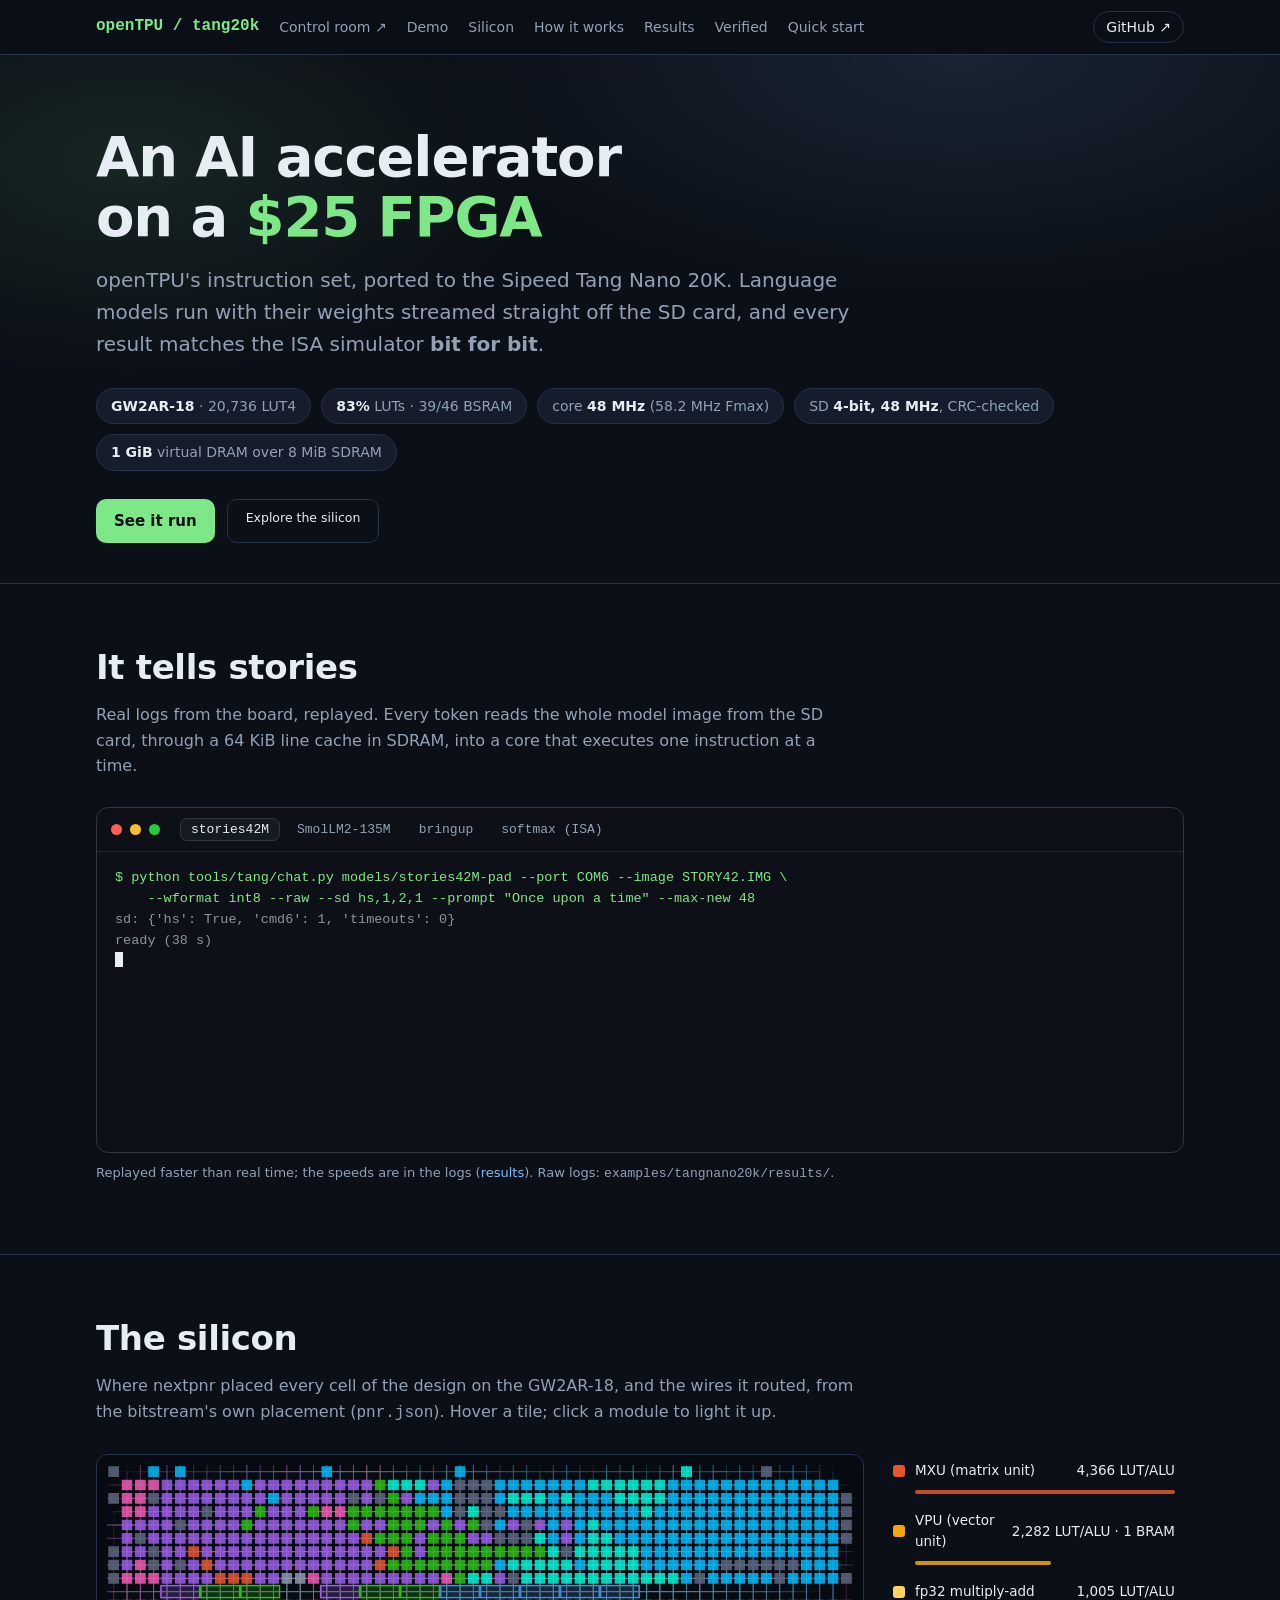
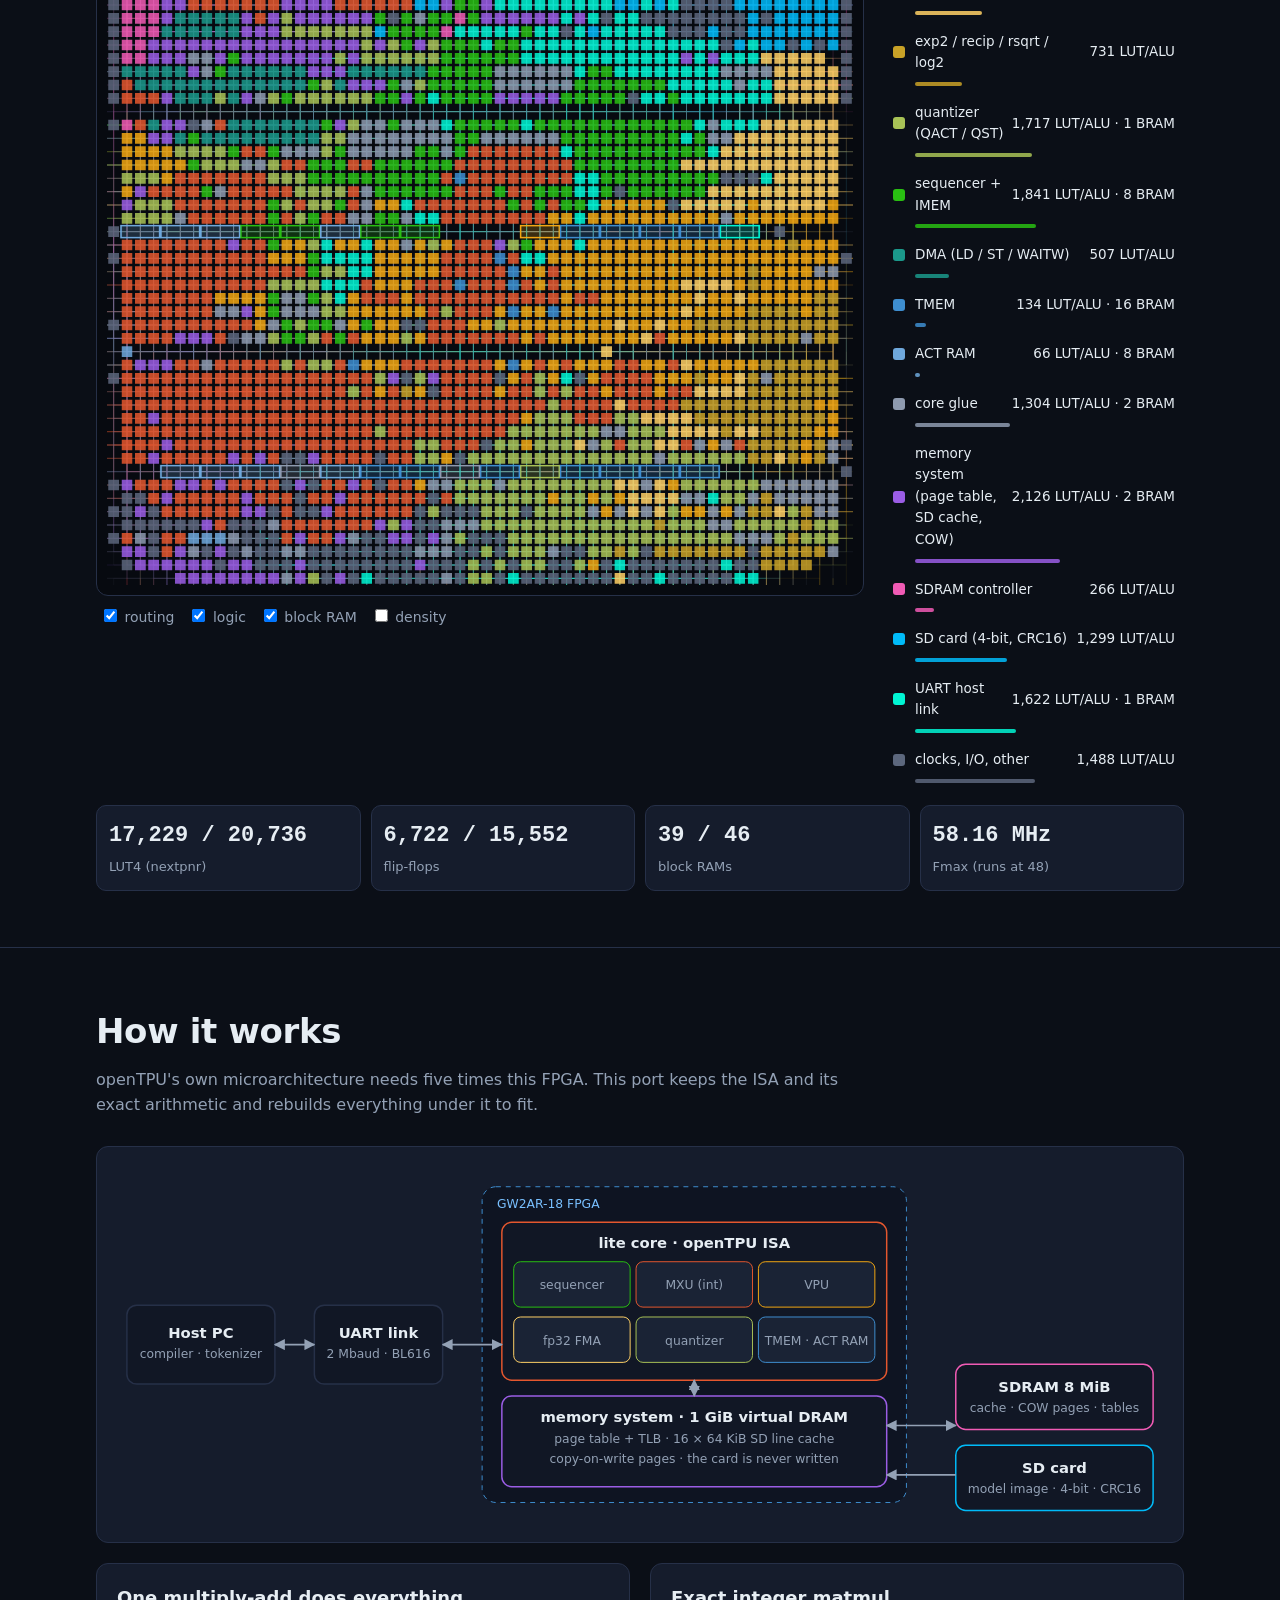
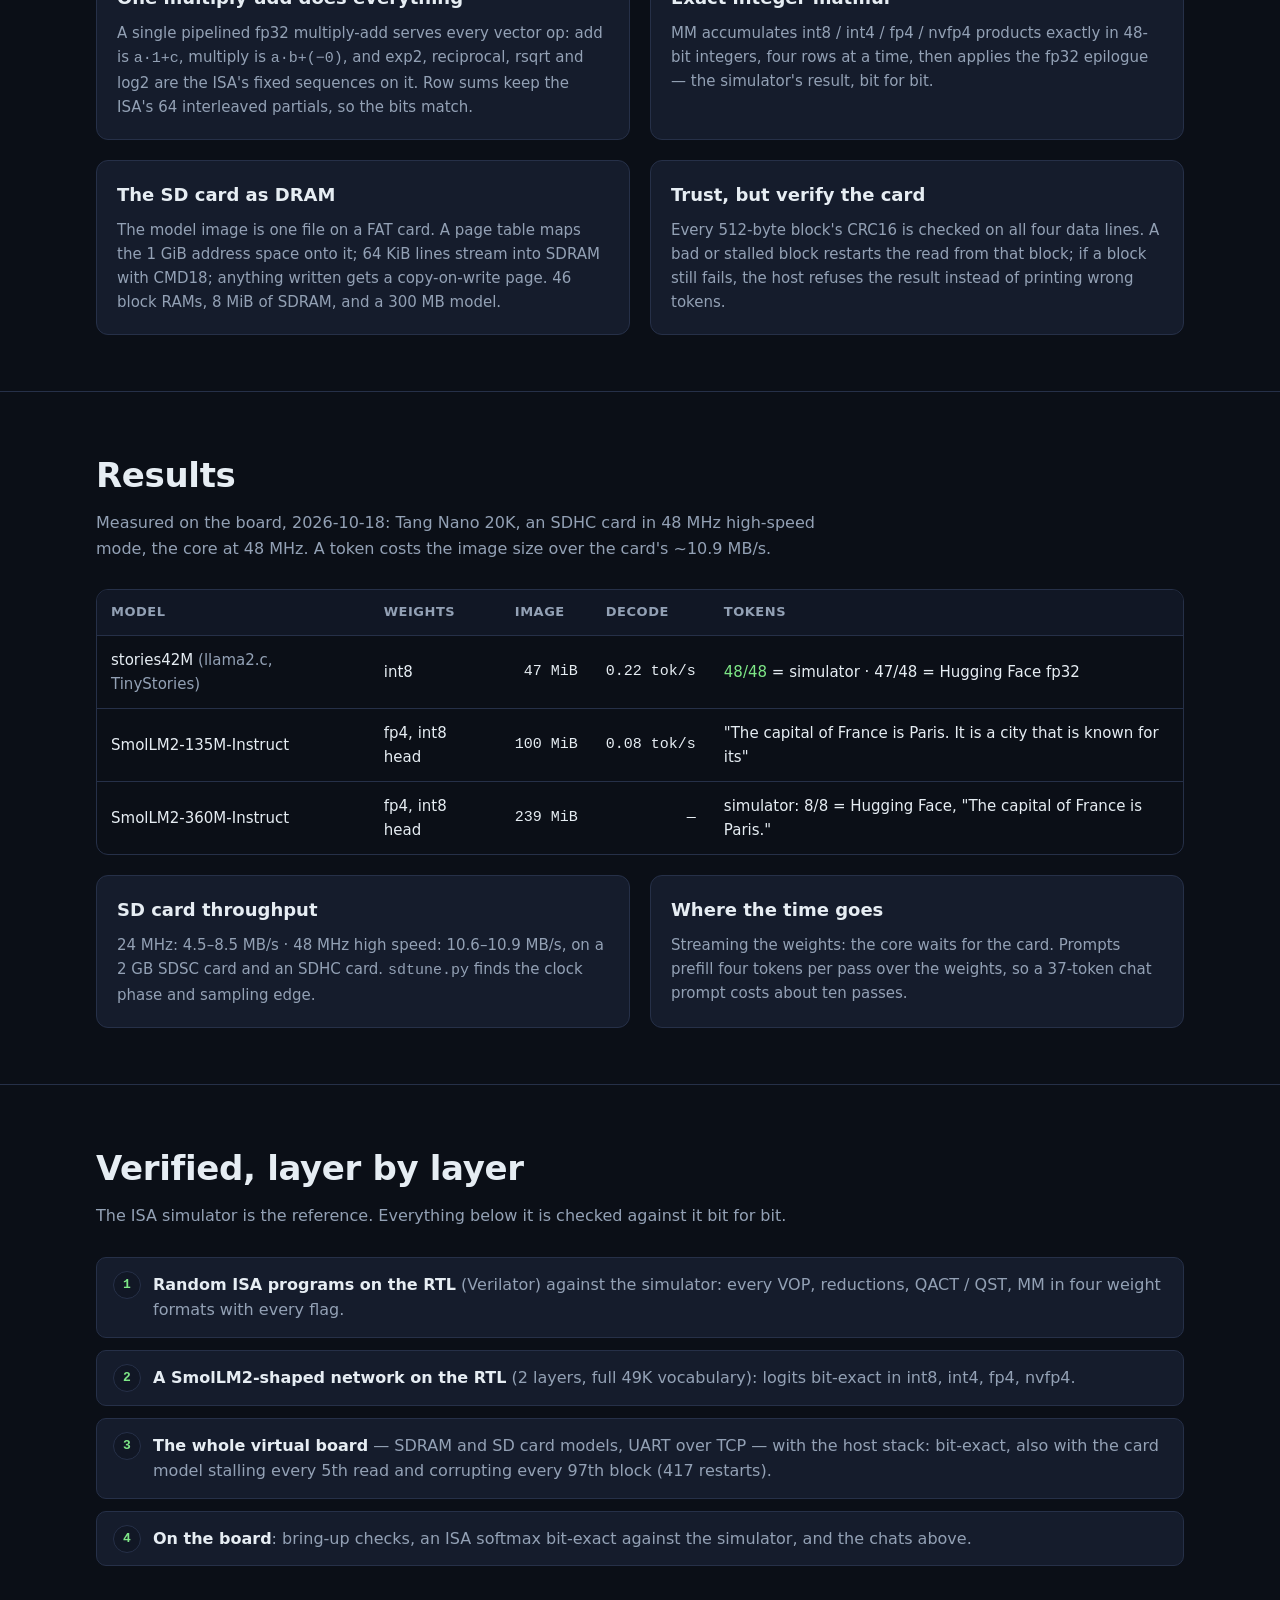
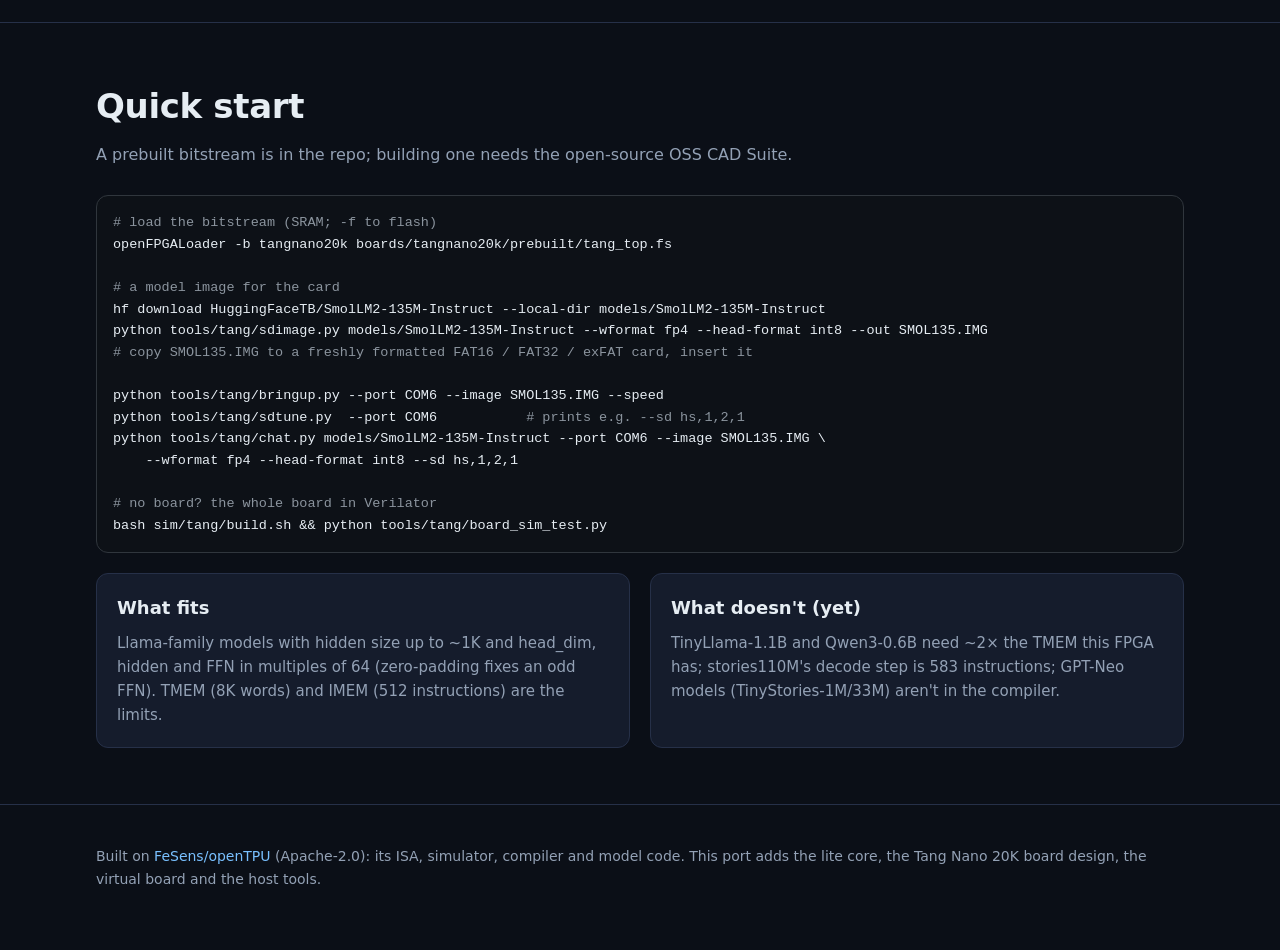
==== commit 7a3dd79e: "Add GitHub Pages FPGA control room with Web Serial monitoring" ====
--- a/site/index.html
+++ b/site/index.html
@@ -117,6 +117,7 @@
 <body>
 <nav><div class="wrap">
   <b>openTPU / tang20k</b>
+  <a href="control/">Control room ↗</a>
   <a href="#demo">Demo</a><a href="#silicon">Silicon</a><a href="#how">How it works</a>
   <a href="#results">Results</a><a href="#verified">Verified</a><a href="#start">Quick start</a>
   <a class="gh" id="gh" href="#">GitHub ↗</a>
